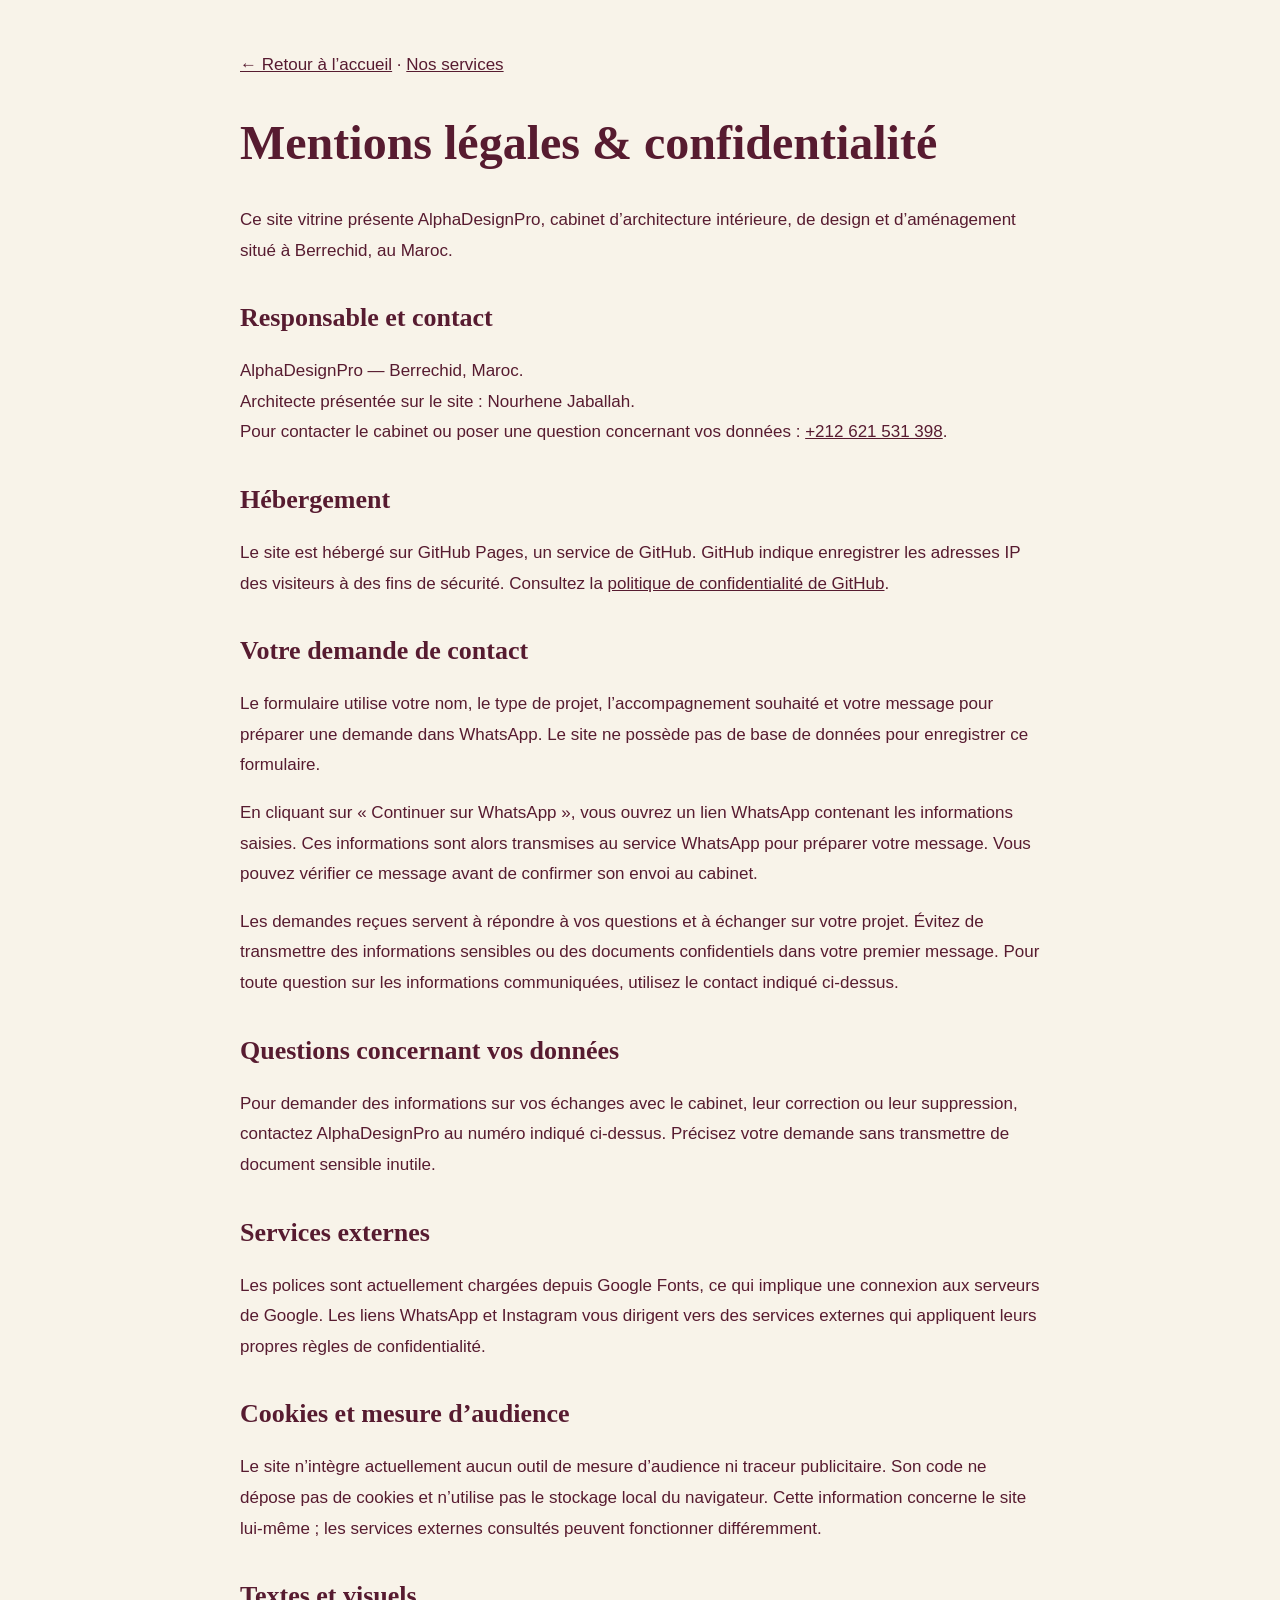
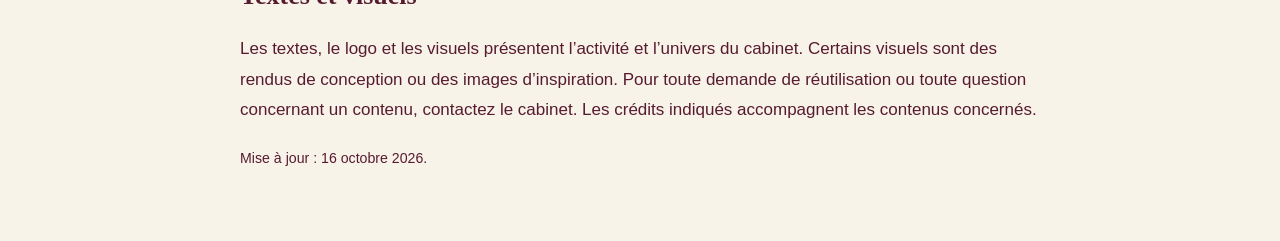
==== confidentialite.html @ c340ea36 "Add cabinet information and privacy page with footer links" ====
<!doctype html>
<html lang="fr"><head><meta charset="utf-8"><meta name="viewport" content="width=device-width,initial-scale=1"><meta name="color-scheme" content="only light"><meta name="theme-color" content="#571b30"><meta name="description" content="Informations sur AlphaDesignPro, le contact WhatsApp et la confidentialité des visiteurs."><title>Mentions légales & confidentialité — AlphaDesignPro</title><style>html{color-scheme:light}body{margin:0;background:#f8f3e9;color:#571b30;font:17px/1.8 Arial,sans-serif}main{max-width:800px;margin:auto;padding:50px 24px}h1,h2{font-family:Georgia,serif;line-height:1.25}h1{font-size:clamp(32px,6vw,48px)}h2{margin-top:36px;font-size:26px}a{color:inherit}aside{padding:18px;border:1px solid #c9ae79;background:#eee4d2}</style></head><body><main>
<nav aria-label="Navigation"><a href="index.html">← Retour à l’accueil</a> · <a href="services.html">Nos services</a></nav>
<h1>Mentions légales & confidentialité</h1>
<p>Ce site vitrine présente AlphaDesignPro, cabinet d’architecture intérieure, de design et d’aménagement situé à Berrechid, au Maroc.</p>
<h2>Responsable et contact</h2>
<p>AlphaDesignPro — Berrechid, Maroc.<br>Architecte présentée sur le site : Nourhene Jaballah.<br>Pour contacter le cabinet ou poser une question concernant vos données : <a href="tel:+212621531398">+212 621 531 398</a>.</p>
<h2>Hébergement</h2>
<p>Le site est hébergé sur GitHub Pages, un service de GitHub. GitHub indique enregistrer les adresses IP des visiteurs à des fins de sécurité. Consultez la <a href="https://docs.github.com/en/site-policy/privacy-policies/github-general-privacy-statement">politique de confidentialité de GitHub</a>.</p>
<h2>Votre demande de contact</h2>
<p>Le formulaire utilise votre nom, le type de projet, l’accompagnement souhaité et votre message pour préparer une demande dans WhatsApp. Le site ne possède pas de base de données pour enregistrer ce formulaire.</p>
<p>En cliquant sur « Continuer sur WhatsApp », vous ouvrez un lien WhatsApp contenant les informations saisies. Ces informations sont alors transmises au service WhatsApp pour préparer votre message. Vous pouvez vérifier ce message avant de confirmer son envoi au cabinet.</p>
<p>Les demandes reçues servent à répondre à vos questions et à échanger sur votre projet. Évitez de transmettre des informations sensibles ou des documents confidentiels dans votre premier message. Pour toute question sur les informations communiquées, utilisez le contact indiqué ci-dessus.</p>
<h2>Questions concernant vos données</h2><p>Pour demander des informations sur vos échanges avec le cabinet, leur correction ou leur suppression, contactez AlphaDesignPro au numéro indiqué ci-dessus. Précisez votre demande sans transmettre de document sensible inutile.</p><h2>Services externes</h2>
<p>Les polices sont actuellement chargées depuis Google Fonts, ce qui implique une connexion aux serveurs de Google. Les liens WhatsApp et Instagram vous dirigent vers des services externes qui appliquent leurs propres règles de confidentialité.</p>
<h2>Cookies et mesure d’audience</h2>
<p>Le site n’intègre actuellement aucun outil de mesure d’audience ni traceur publicitaire. Son code ne dépose pas de cookies et n’utilise pas le stockage local du navigateur. Cette information concerne le site lui-même ; les services externes consultés peuvent fonctionner différemment.</p>
<h2>Textes et visuels</h2>
<p>Les textes, le logo et les visuels présentent l’activité et l’univers du cabinet. Certains visuels sont des rendus de conception ou des images d’inspiration. Pour toute demande de réutilisation ou toute question concernant un contenu, contactez le cabinet. Les crédits indiqués accompagnent les contenus concernés.</p>
<p><small>Mise à jour : 16 octobre 2026.</small></p></main></body></html>
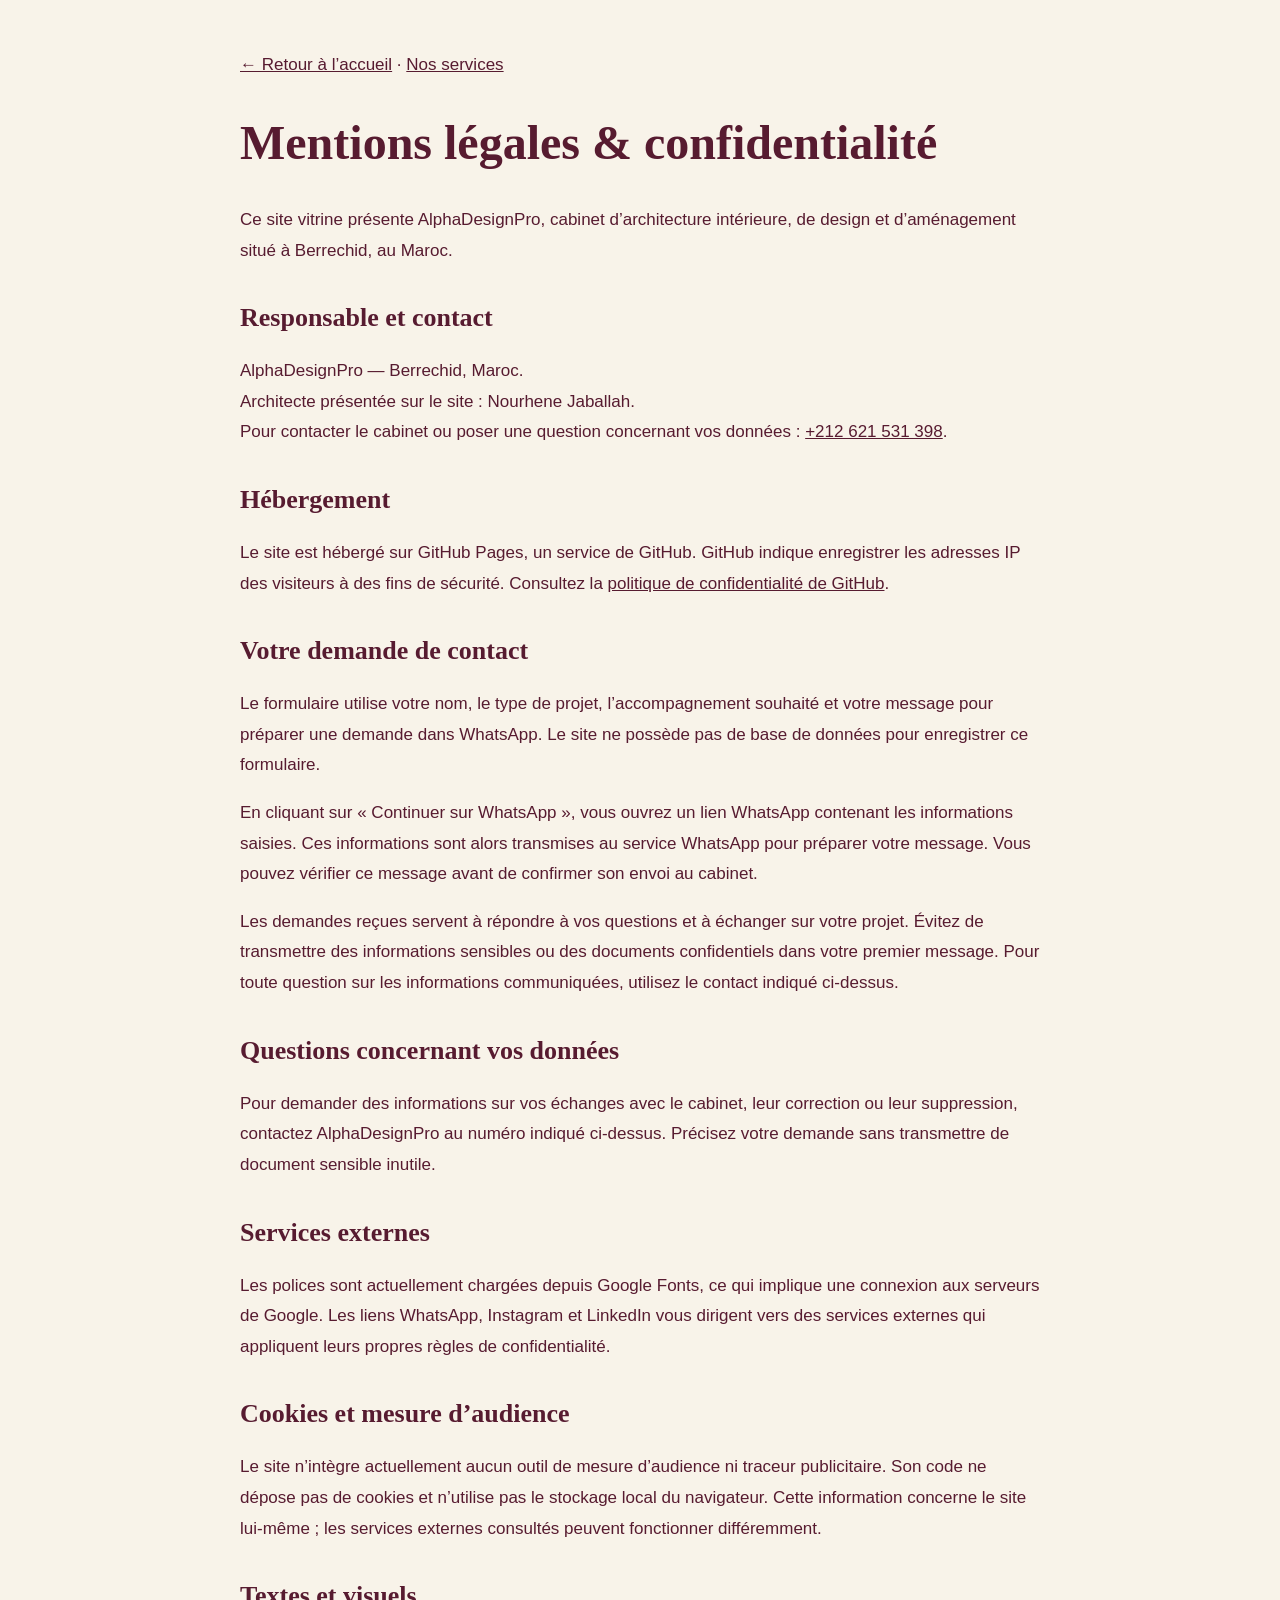
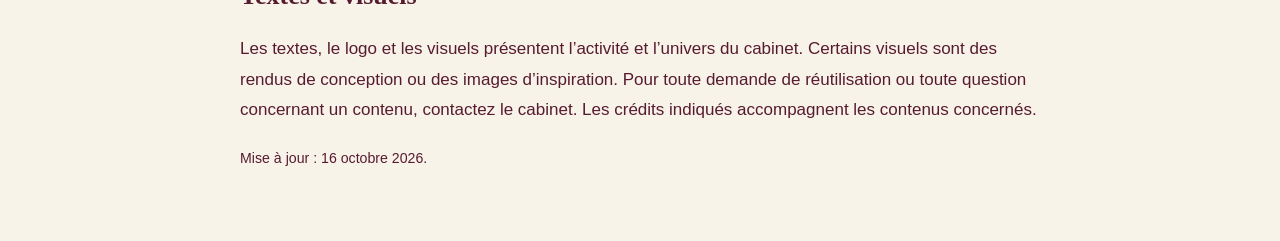
==== commit a94e3a70: "Add Nourhene LinkedIn to contact links and portfolio" ====
--- a/confidentialite.html
+++ b/confidentialite.html
@@ -12,7 +12,7 @@
 <p>En cliquant sur « Continuer sur WhatsApp », vous ouvrez un lien WhatsApp contenant les informations saisies. Ces informations sont alors transmises au service WhatsApp pour préparer votre message. Vous pouvez vérifier ce message avant de confirmer son envoi au cabinet.</p>
 <p>Les demandes reçues servent à répondre à vos questions et à échanger sur votre projet. Évitez de transmettre des informations sensibles ou des documents confidentiels dans votre premier message. Pour toute question sur les informations communiquées, utilisez le contact indiqué ci-dessus.</p>
 <h2>Questions concernant vos données</h2><p>Pour demander des informations sur vos échanges avec le cabinet, leur correction ou leur suppression, contactez AlphaDesignPro au numéro indiqué ci-dessus. Précisez votre demande sans transmettre de document sensible inutile.</p><h2>Services externes</h2>
-<p>Les polices sont actuellement chargées depuis Google Fonts, ce qui implique une connexion aux serveurs de Google. Les liens WhatsApp et Instagram vous dirigent vers des services externes qui appliquent leurs propres règles de confidentialité.</p>
+<p>Les polices sont actuellement chargées depuis Google Fonts, ce qui implique une connexion aux serveurs de Google. Les liens WhatsApp, Instagram et LinkedIn vous dirigent vers des services externes qui appliquent leurs propres règles de confidentialité.</p>
 <h2>Cookies et mesure d’audience</h2>
 <p>Le site n’intègre actuellement aucun outil de mesure d’audience ni traceur publicitaire. Son code ne dépose pas de cookies et n’utilise pas le stockage local du navigateur. Cette information concerne le site lui-même ; les services externes consultés peuvent fonctionner différemment.</p>
 <h2>Textes et visuels</h2>
